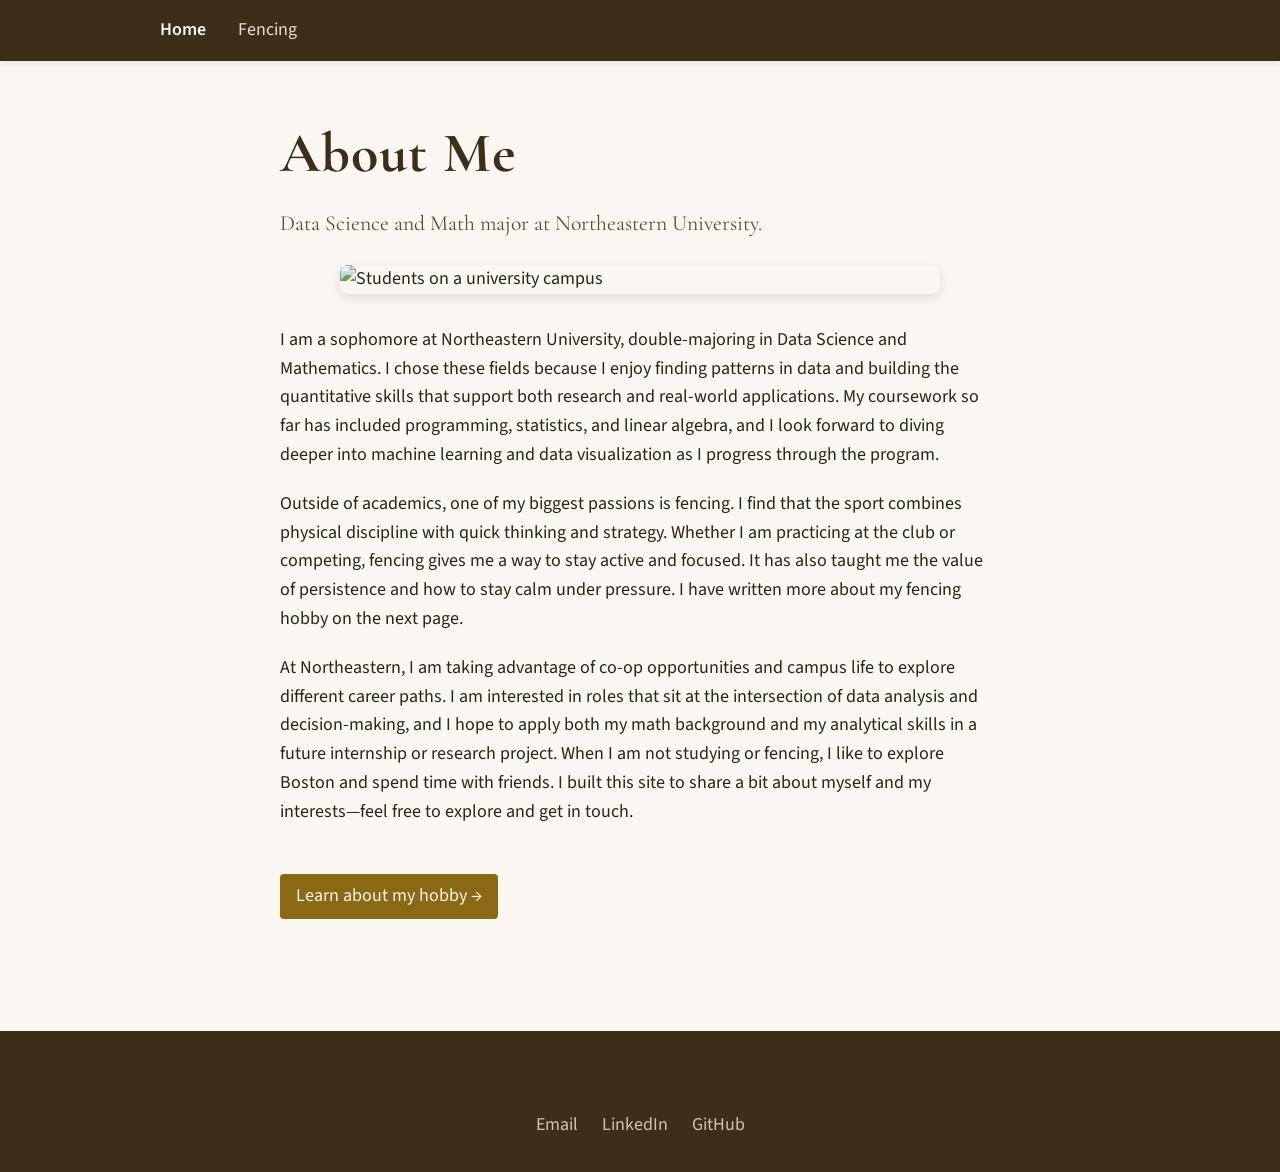
==== index.html @ 463cb83d "Add files for github website" ====
<!DOCTYPE html>
<html lang="en">
<head>
  <meta charset="UTF-8">
  <meta name="viewport" content="width=device-width, initial-scale=1.0">
  <title>About Me | My Website</title>
  <link rel="stylesheet" href="styles.css">
  <link rel="preconnect" href="https://fonts.googleapis.com">
  <link rel="preconnect" href="https://fonts.gstatic.com" crossorigin>
  <link href="https://fonts.googleapis.com/css2?family=Cormorant+Garamond:wght@400;600;700&family=Source+Sans+3:wght@400;500;600&display=swap" rel="stylesheet">
</head>
<body>
  <header class="site-header">
    <nav class="main-nav">
      <a href="index.html" class="nav-link active">Home</a>
      <a href="learn-more.html" class="nav-link">Fencing</a>
    </nav>
  </header>

  <main class="home-main">
    <h1 class="main-heading">About Me</h1>
    <p class="tagline">Data Science and Math major at Northeastern University.</p>

    <img src="https://images.unsplash.com/photo-1523050854058-8df90110c9f1?w=800&q=80" alt="Students on a university campus" class="content-image">

    <div class="prose">
      <p>I am a sophomore at Northeastern University, double-majoring in Data Science and Mathematics. I chose these fields because I enjoy finding patterns in data and building the quantitative skills that support both research and real-world applications. My coursework so far has included programming, statistics, and linear algebra, and I look forward to diving deeper into machine learning and data visualization as I progress through the program.</p>
      <p>Outside of academics, one of my biggest passions is fencing. I find that the sport combines physical discipline with quick thinking and strategy. Whether I am practicing at the club or competing, fencing gives me a way to stay active and focused. It has also taught me the value of persistence and how to stay calm under pressure. I have written more about my fencing hobby on the next page.</p>
      <p>At Northeastern, I am taking advantage of co-op opportunities and campus life to explore different career paths. I am interested in roles that sit at the intersection of data analysis and decision-making, and I hope to apply both my math background and my analytical skills in a future internship or research project. When I am not studying or fencing, I like to explore Boston and spend time with friends. I built this site to share a bit about myself and my interests—feel free to explore and get in touch.</p>
    </div>
    <a href="learn-more.html" class="cta-link">Learn about my hobby →</a>
  </main>

  <footer class="site-footer">
    <section class="contact-section">
      <h2 class="contact-heading">Contact</h2>
      <ul class="contact-links">
        <li><a href="mailto:your.email@example.com">Email</a></li>
        <li><a href="https://linkedin.com" target="_blank" rel="noopener">LinkedIn</a></li>
        <li><a href="https://github.com" target="_blank" rel="noopener">GitHub</a></li>
      </ul>
    </section>
  </footer>
</body>
</html>
---- styles.css ----
/* Custom typography */
body {
  font-family: 'Source Sans 3', sans-serif;
  font-size: 18px;
  line-height: 1.6;
  color: #2c2416;
  background-color: #faf6f1;
  margin: 0;
  padding: 0;
}

.main-heading {
  font-family: 'Cormorant Garamond', serif;
  font-weight: 700;
  font-size: clamp(2.25rem, 5vw, 3.5rem);
  color: #3d2e1a;
  margin: 0 0 0.5rem 0;
  letter-spacing: 0.02em;
}

.page-heading {
  font-family: 'Cormorant Garamond', serif;
  font-weight: 600;
  font-size: clamp(1.75rem, 4vw, 2.25rem);
  color: #3d2e1a;
  margin: 0 0 1.5rem 0;
}

h2.contact-heading,
h3.list-heading {
  font-family: 'Cormorant Garamond', serif;
  font-weight: 600;
  font-size: 1.25rem;
  color: #3d2e1a;
}

/* Cohesive color scheme */
a {
  color: #8b6914;
  text-decoration: none;
  transition: color 0.2s ease;
}

a:hover {
  color: #6b5010;
}

.nav-link.active {
  color: #6b5010;
  font-weight: 600;
}

.cta-link {
  display: inline-block;
  margin-top: 1rem;
  padding: 0.5rem 1rem;
  background-color: #8b6914;
  color: #faf6f1 !important;
  border-radius: 4px;
}

.cta-link:hover {
  background-color: #6b5010;
}

/* Layout: header and navigation */
.site-header {
  background-color: #3d2e1a;
  padding: 1rem 2rem;
  box-shadow: 0 2px 8px rgba(0, 0, 0, 0.08);
}

.main-nav {
  max-width: 960px;
  margin: 0 auto;
  display: flex;
  gap: 2rem;
}

.main-nav .nav-link {
  color: #e8dfd0;
}

.main-nav .nav-link:hover,
.main-nav .nav-link.active {
  color: #faf6f1;
}

/* Layout: main content - margins and padding */
.home-main,
.page-main {
  max-width: 720px;
  margin: 0 auto;
  padding: 3rem 2rem 4rem;
}

.home-main .tagline {
  font-family: 'Cormorant Garamond', serif;
  font-size: 1.35rem;
  color: #5c4a32;
  margin: 0 0 1.5rem 0;
}

.home-main p {
  margin: 0 0 1rem 0;
}

/* Page content spacing and alignment */
.prose {
  margin: 2rem 0;
}

.prose p {
  margin: 0 0 1.25rem 0;
  text-align: left;
}

.content-image {
  width: 100%;
  max-width: 600px;
  height: auto;
  border-radius: 8px;
  display: block;
  margin: 0 auto 2rem;
  box-shadow: 0 4px 12px rgba(0, 0, 0, 0.1);
}

.list-section {
  margin-top: 2.5rem;
  padding: 1.5rem;
  background-color: #f0ebe3;
  border-radius: 8px;
}

.list-heading {
  margin: 0 0 1rem 0;
}

.content-list {
  margin: 0;
  padding-left: 1.5rem;
  color: #3d2e1a;
}

.content-list li {
  margin-bottom: 0.5rem;
}

/* Footer and contact section */
.site-footer {
  background-color: #3d2e1a;
  color: #e8dfd0;
  padding: 2rem;
  margin-top: 3rem;
}

.contact-section {
  max-width: 960px;
  margin: 0 auto;
  text-align: center;
}

.contact-heading {
  color: #faf6f1;
  margin: 0 0 1rem 0;
}

.contact-links {
  list-style: none;
  margin: 0;
  padding: 0;
  display: flex;
  justify-content: center;
  gap: 1.5rem;
  flex-wrap: wrap;
}

.contact-links a {
  color: #d4c4a8;
}

.contact-links a:hover {
  color: #faf6f1;
}
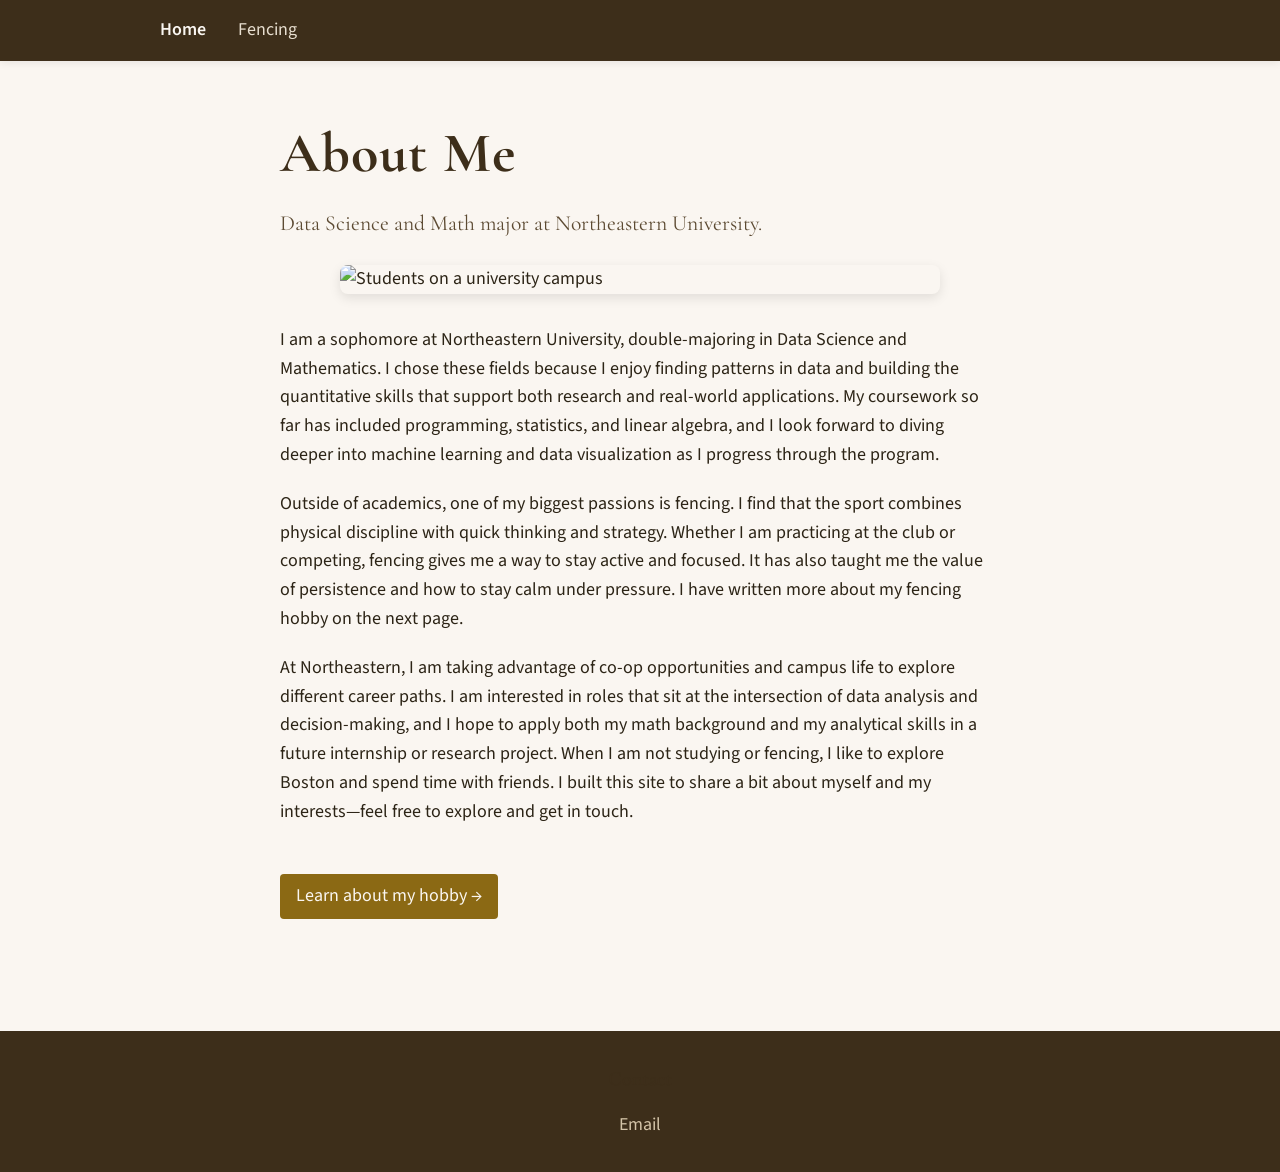
==== commit e43bf642: "Add my email" ====
--- a/index.html
+++ b/index.html
@@ -35,9 +35,7 @@
     <section class="contact-section">
       <h2 class="contact-heading">Contact</h2>
       <ul class="contact-links">
-        <li><a href="mailto:your.email@example.com">Email</a></li>
-        <li><a href="https://linkedin.com" target="_blank" rel="noopener">LinkedIn</a></li>
-        <li><a href="https://github.com" target="_blank" rel="noopener">GitHub</a></li>
+        <li><a href="mailto:ekamhbhatia@gmail.com">Email</a></li>
       </ul>
     </section>
   </footer>
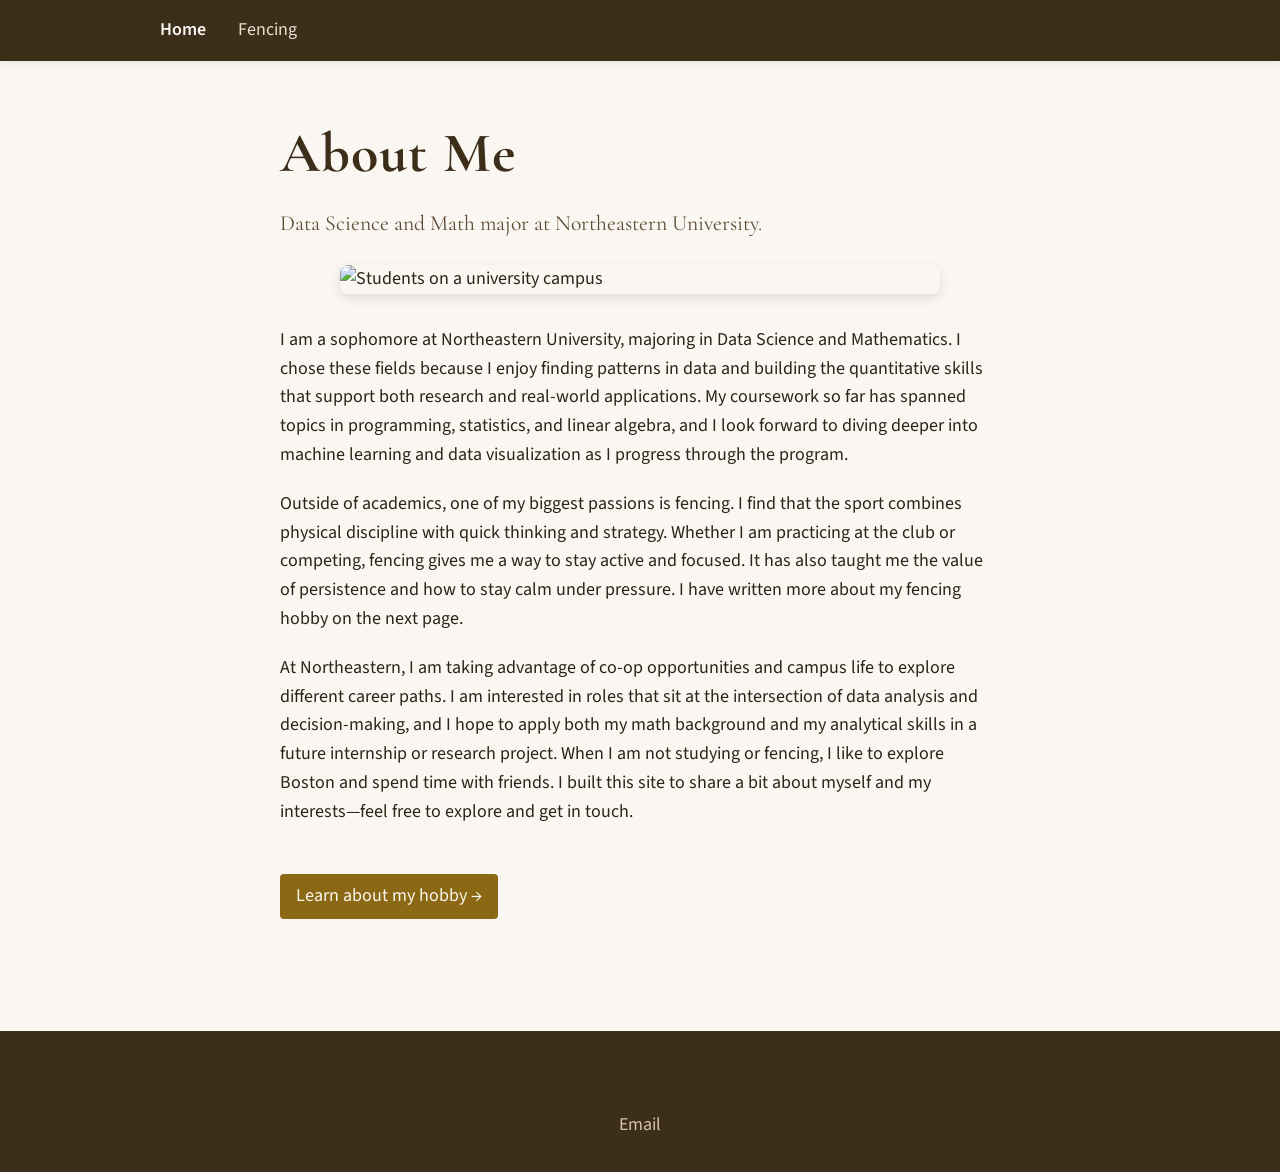
==== commit 82708daa: "Final touches" ====
--- a/index.html
+++ b/index.html
@@ -24,7 +24,7 @@
     <img src="https://images.unsplash.com/photo-1523050854058-8df90110c9f1?w=800&q=80" alt="Students on a university campus" class="content-image">
 
     <div class="prose">
-      <p>I am a sophomore at Northeastern University, double-majoring in Data Science and Mathematics. I chose these fields because I enjoy finding patterns in data and building the quantitative skills that support both research and real-world applications. My coursework so far has included programming, statistics, and linear algebra, and I look forward to diving deeper into machine learning and data visualization as I progress through the program.</p>
+      <p>I am a sophomore at Northeastern University, majoring in Data Science and Mathematics. I chose these fields because I enjoy finding patterns in data and building the quantitative skills that support both research and real-world applications. My coursework so far has spanned topics in programming, statistics, and linear algebra, and I look forward to diving deeper into machine learning and data visualization as I progress through the program.</p>
       <p>Outside of academics, one of my biggest passions is fencing. I find that the sport combines physical discipline with quick thinking and strategy. Whether I am practicing at the club or competing, fencing gives me a way to stay active and focused. It has also taught me the value of persistence and how to stay calm under pressure. I have written more about my fencing hobby on the next page.</p>
       <p>At Northeastern, I am taking advantage of co-op opportunities and campus life to explore different career paths. I am interested in roles that sit at the intersection of data analysis and decision-making, and I hope to apply both my math background and my analytical skills in a future internship or research project. When I am not studying or fencing, I like to explore Boston and spend time with friends. I built this site to share a bit about myself and my interests—feel free to explore and get in touch.</p>
     </div>
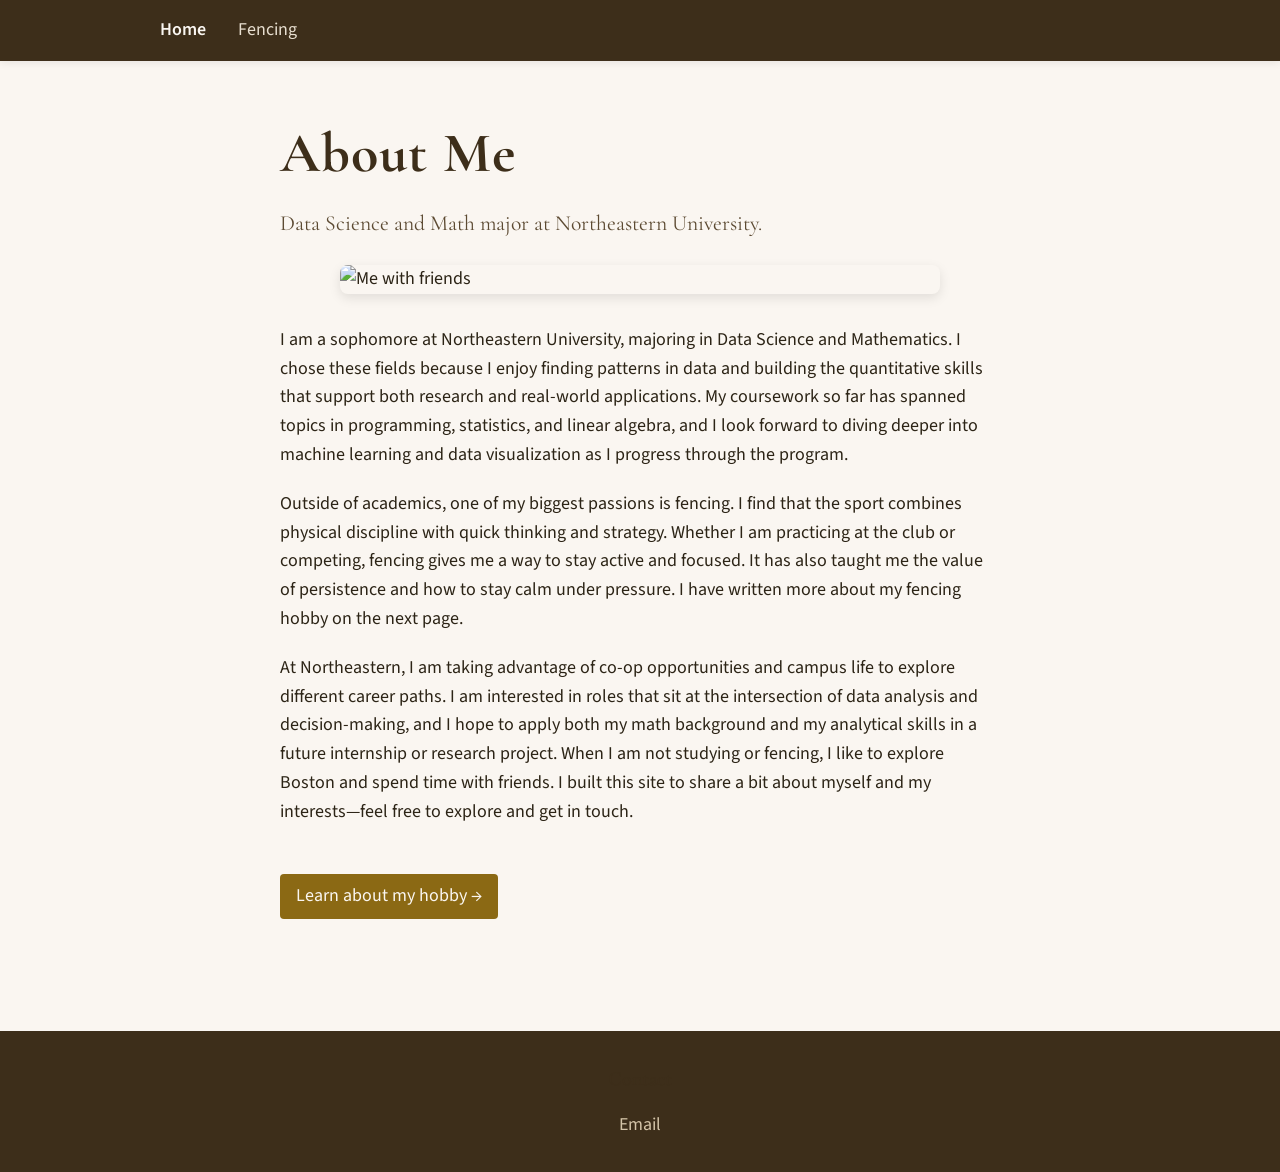
==== commit 62bacfbf: "Correct image" ====
--- a/index.html
+++ b/index.html
@@ -21,7 +21,7 @@
     <h1 class="main-heading">About Me</h1>
     <p class="tagline">Data Science and Math major at Northeastern University.</p>
 
-    <img src="https://images.unsplash.com/photo-1523050854058-8df90110c9f1?w=800&q=80" alt="Students on a university campus" class="content-image">
+    <img src="IMG_4862_Original.jpg" alt="Me with friends" class="content-image">
 
     <div class="prose">
       <p>I am a sophomore at Northeastern University, majoring in Data Science and Mathematics. I chose these fields because I enjoy finding patterns in data and building the quantitative skills that support both research and real-world applications. My coursework so far has spanned topics in programming, statistics, and linear algebra, and I look forward to diving deeper into machine learning and data visualization as I progress through the program.</p>
